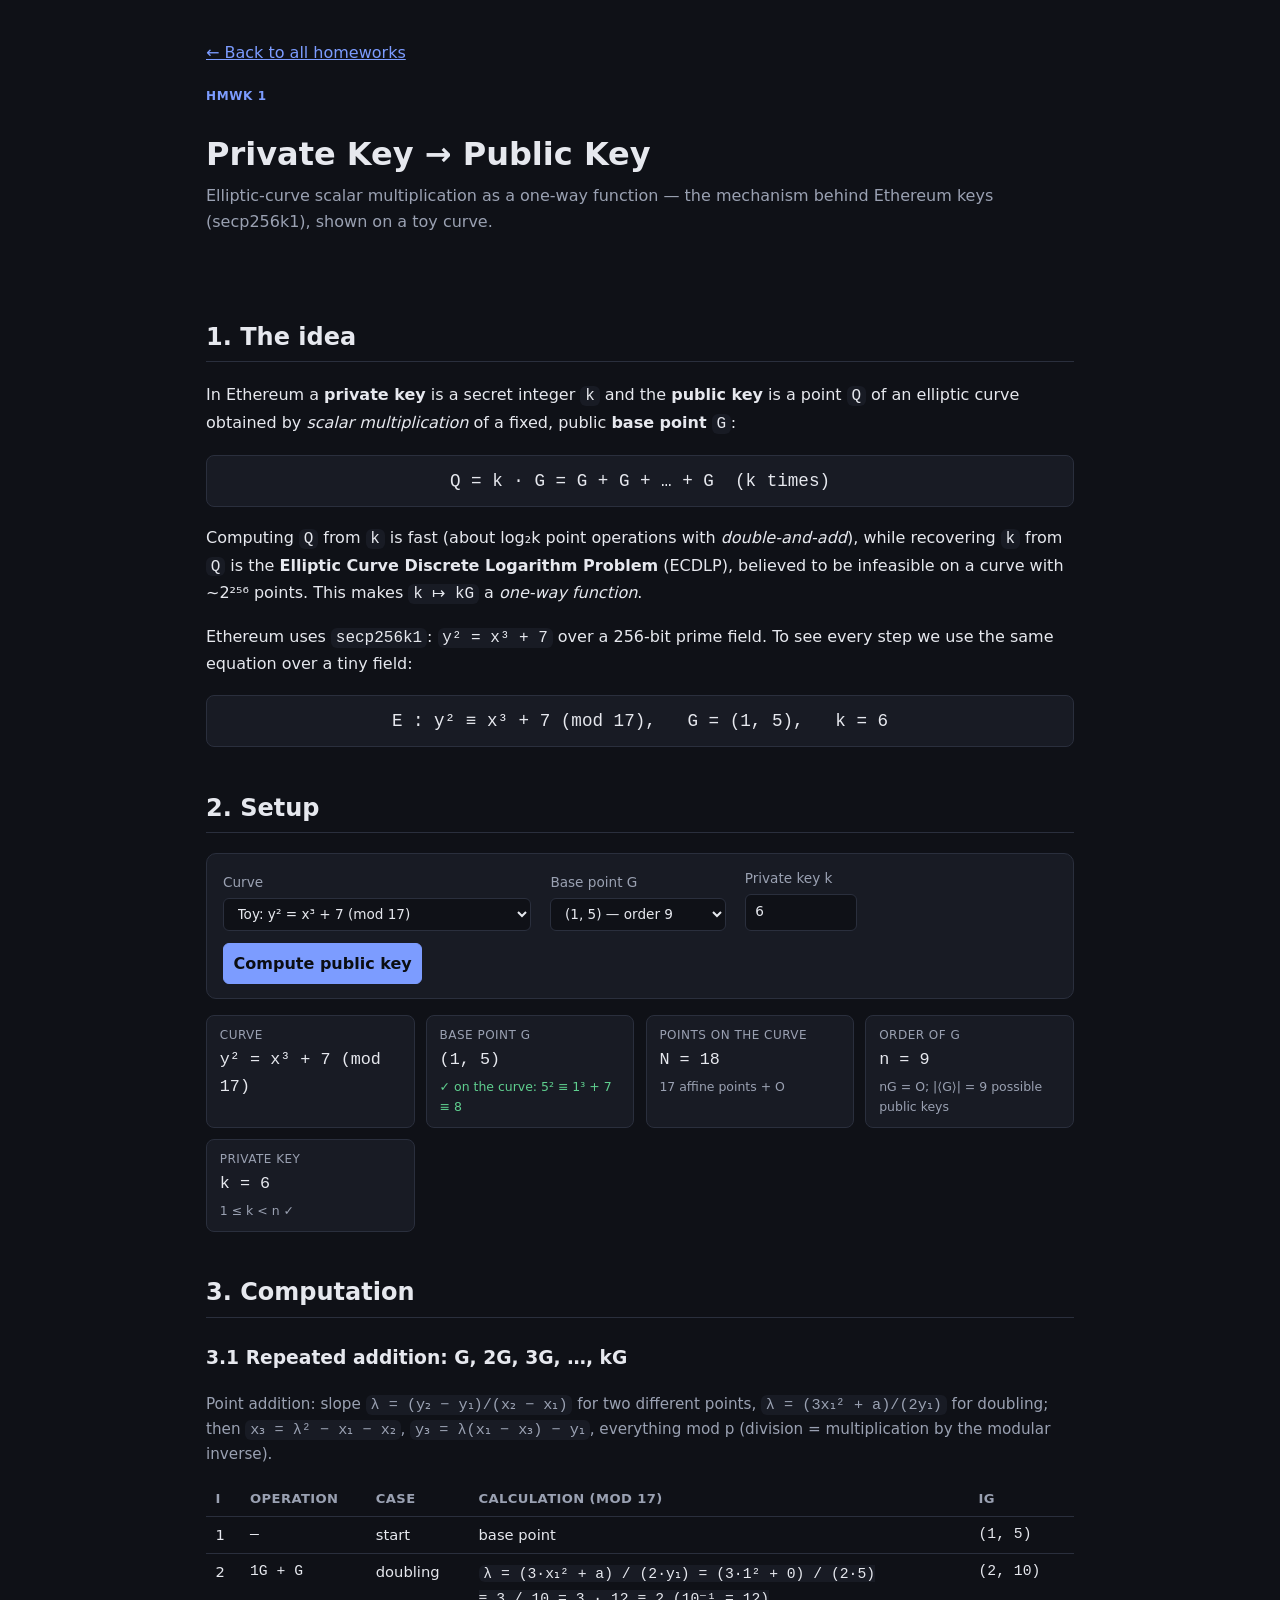
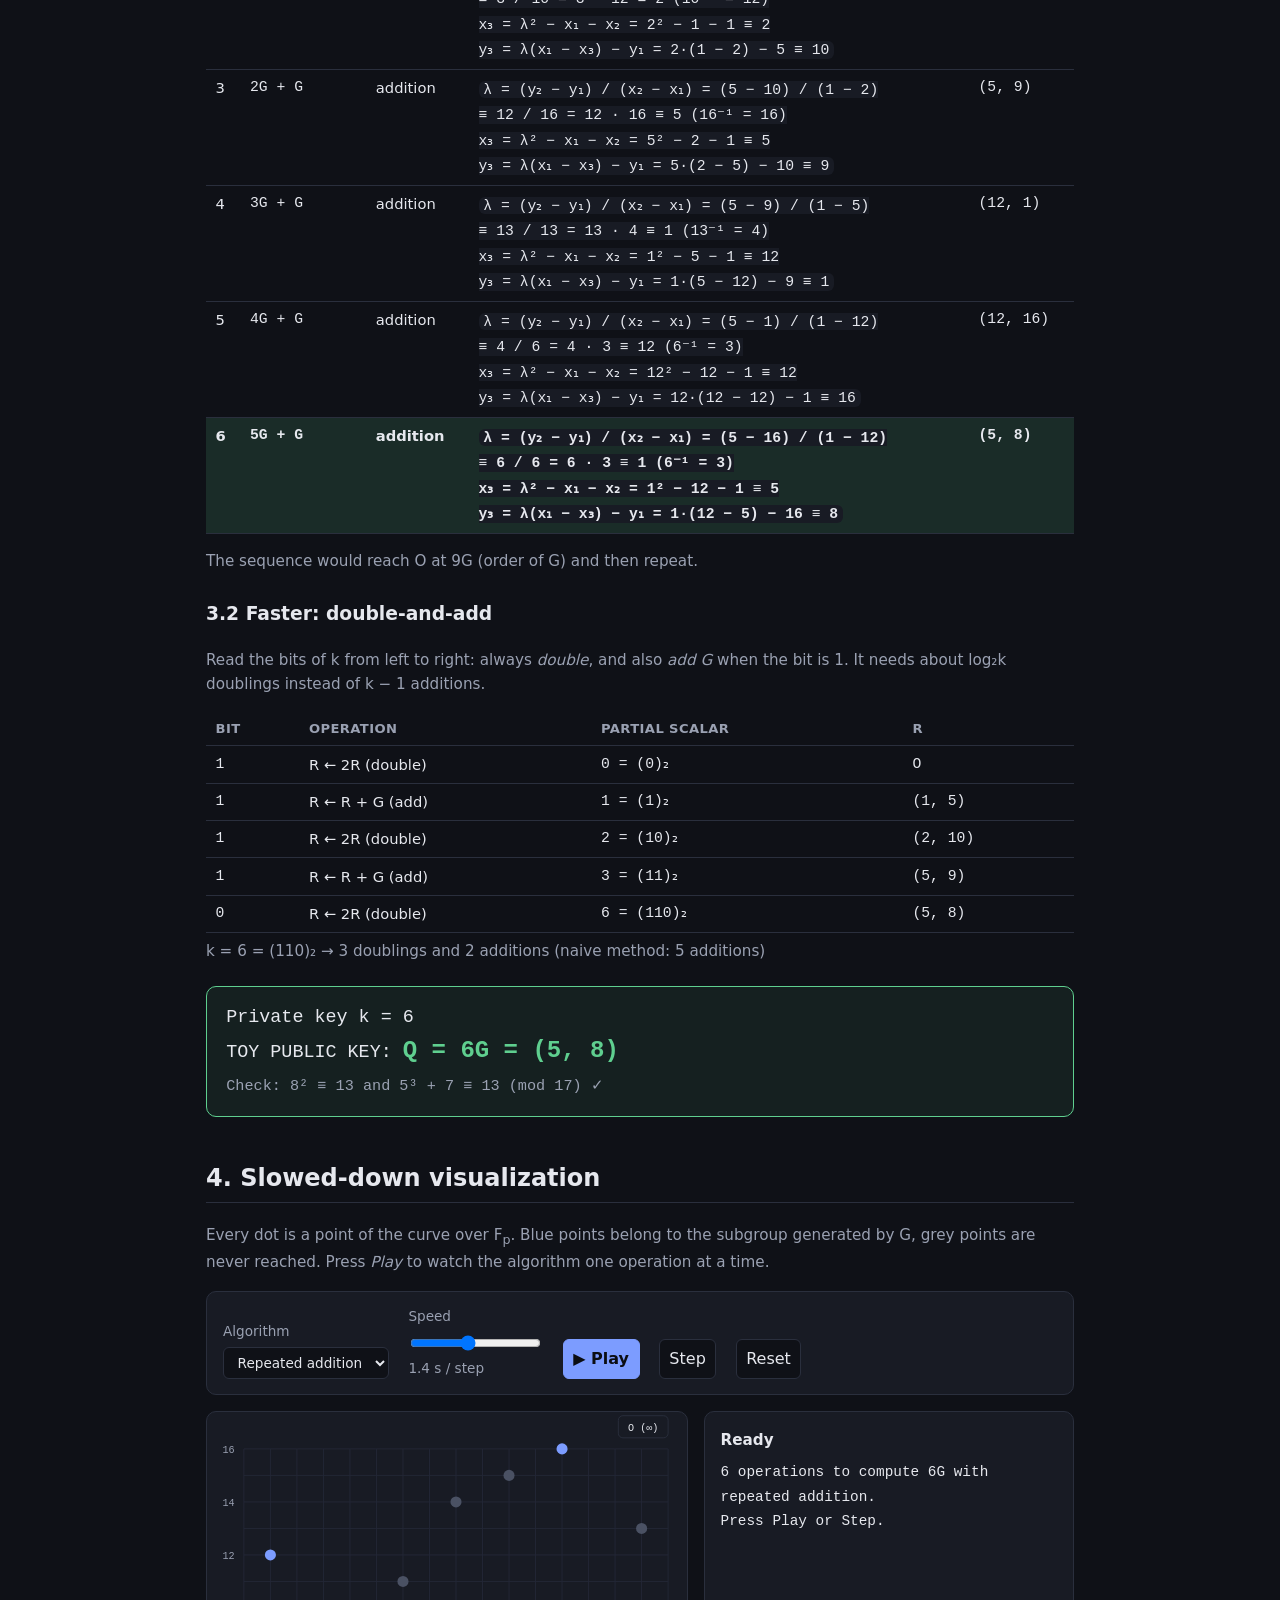
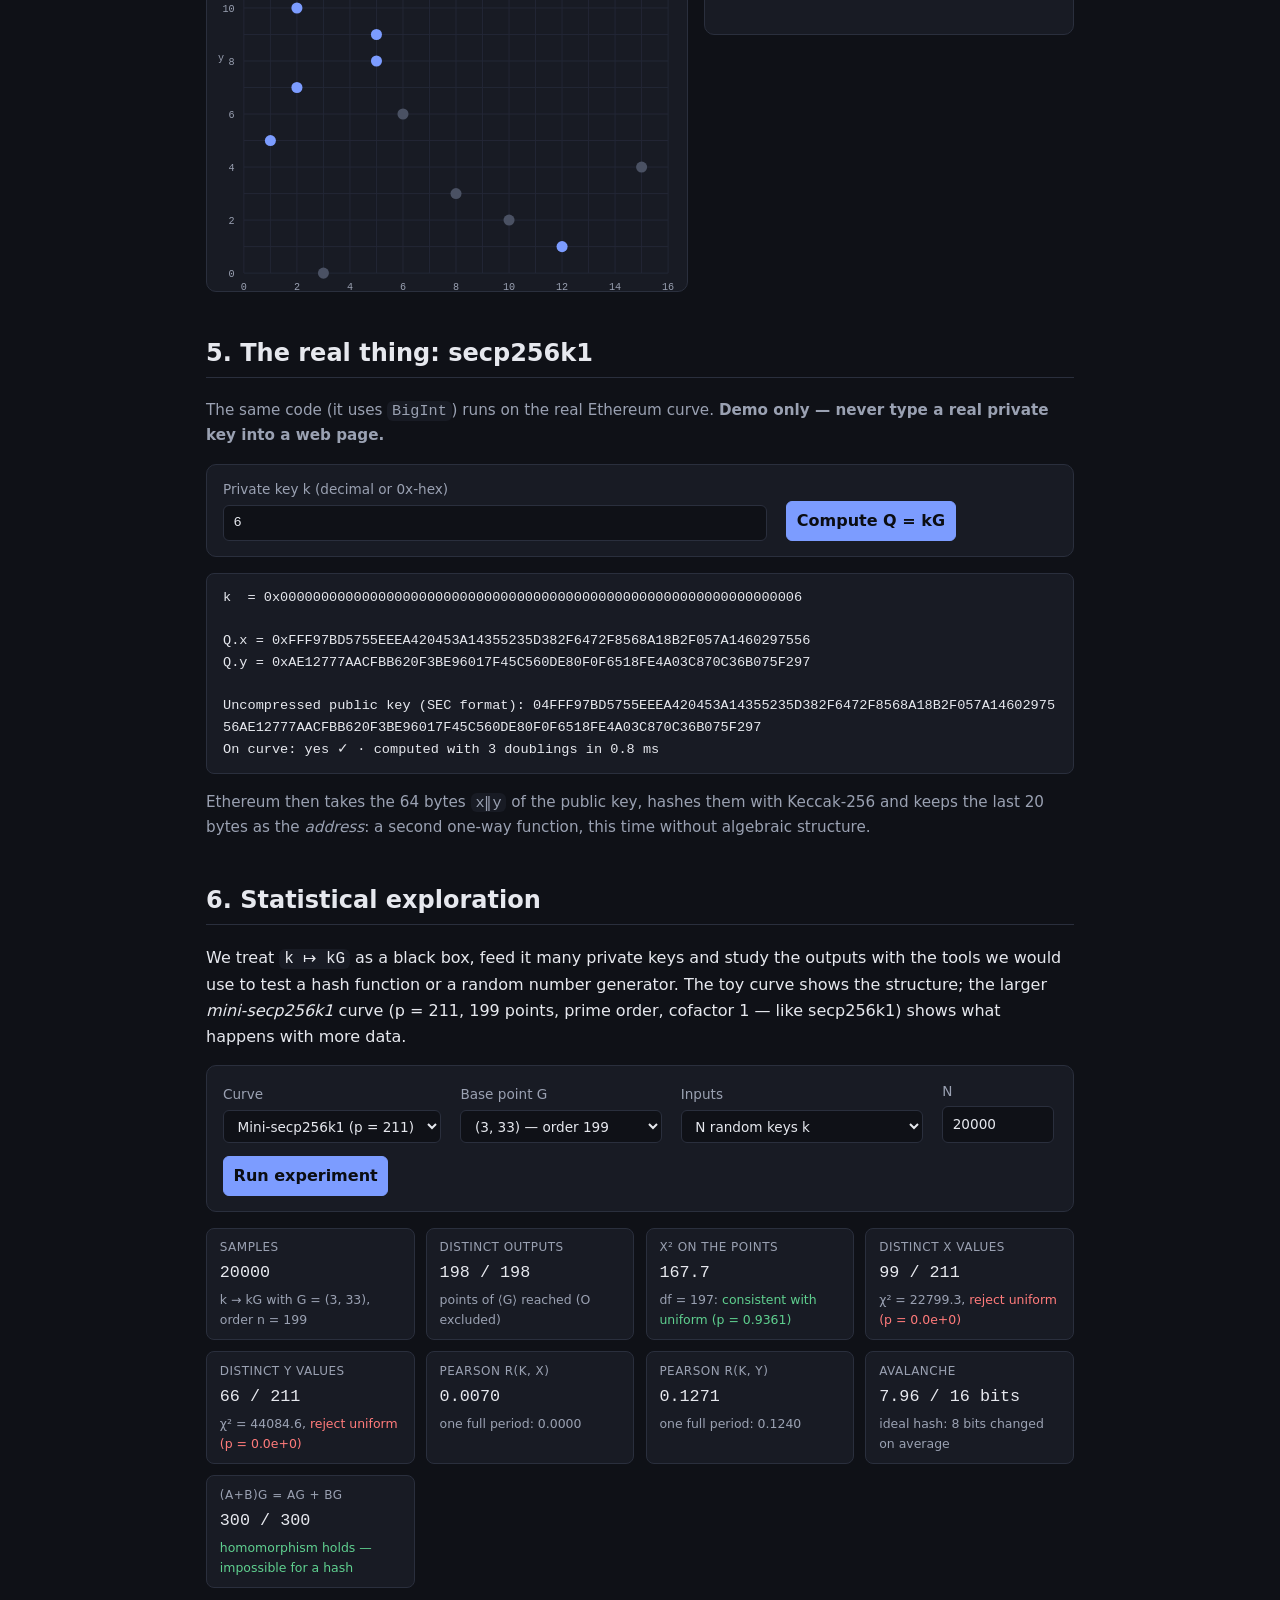
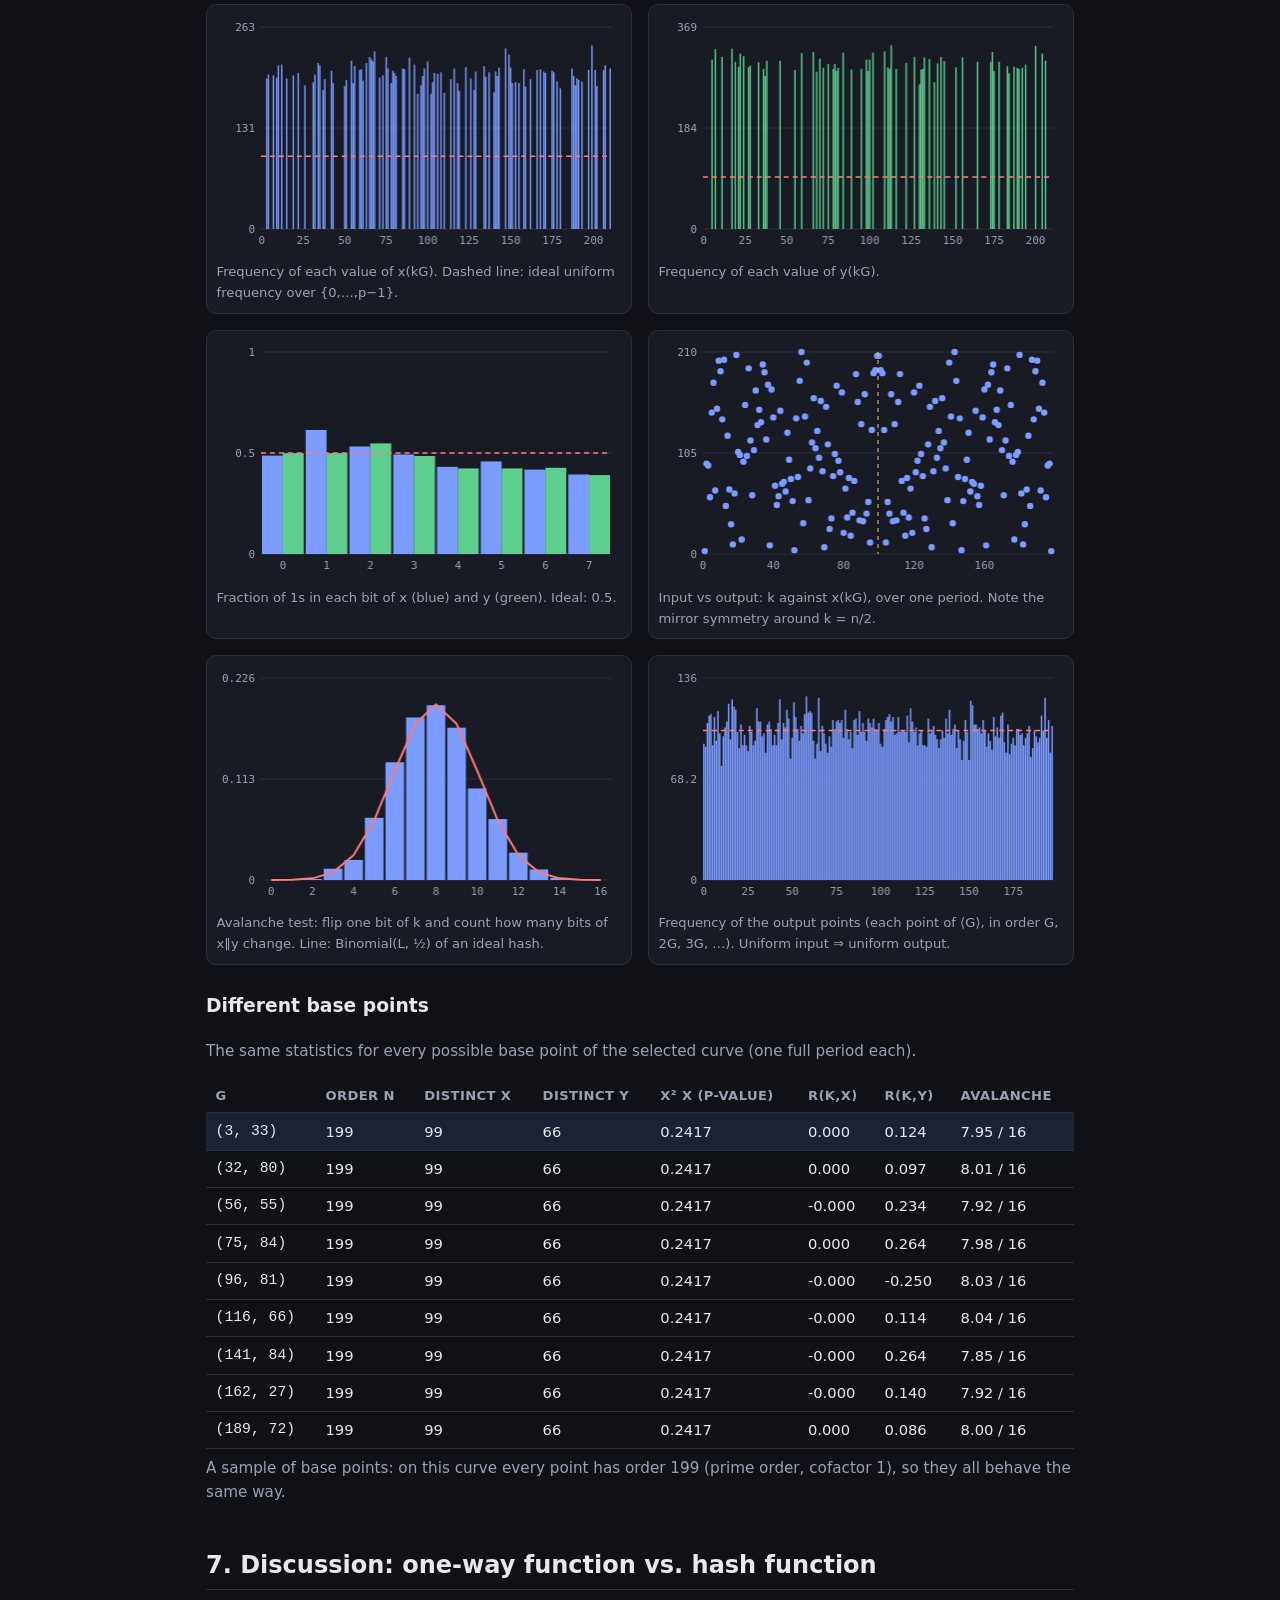
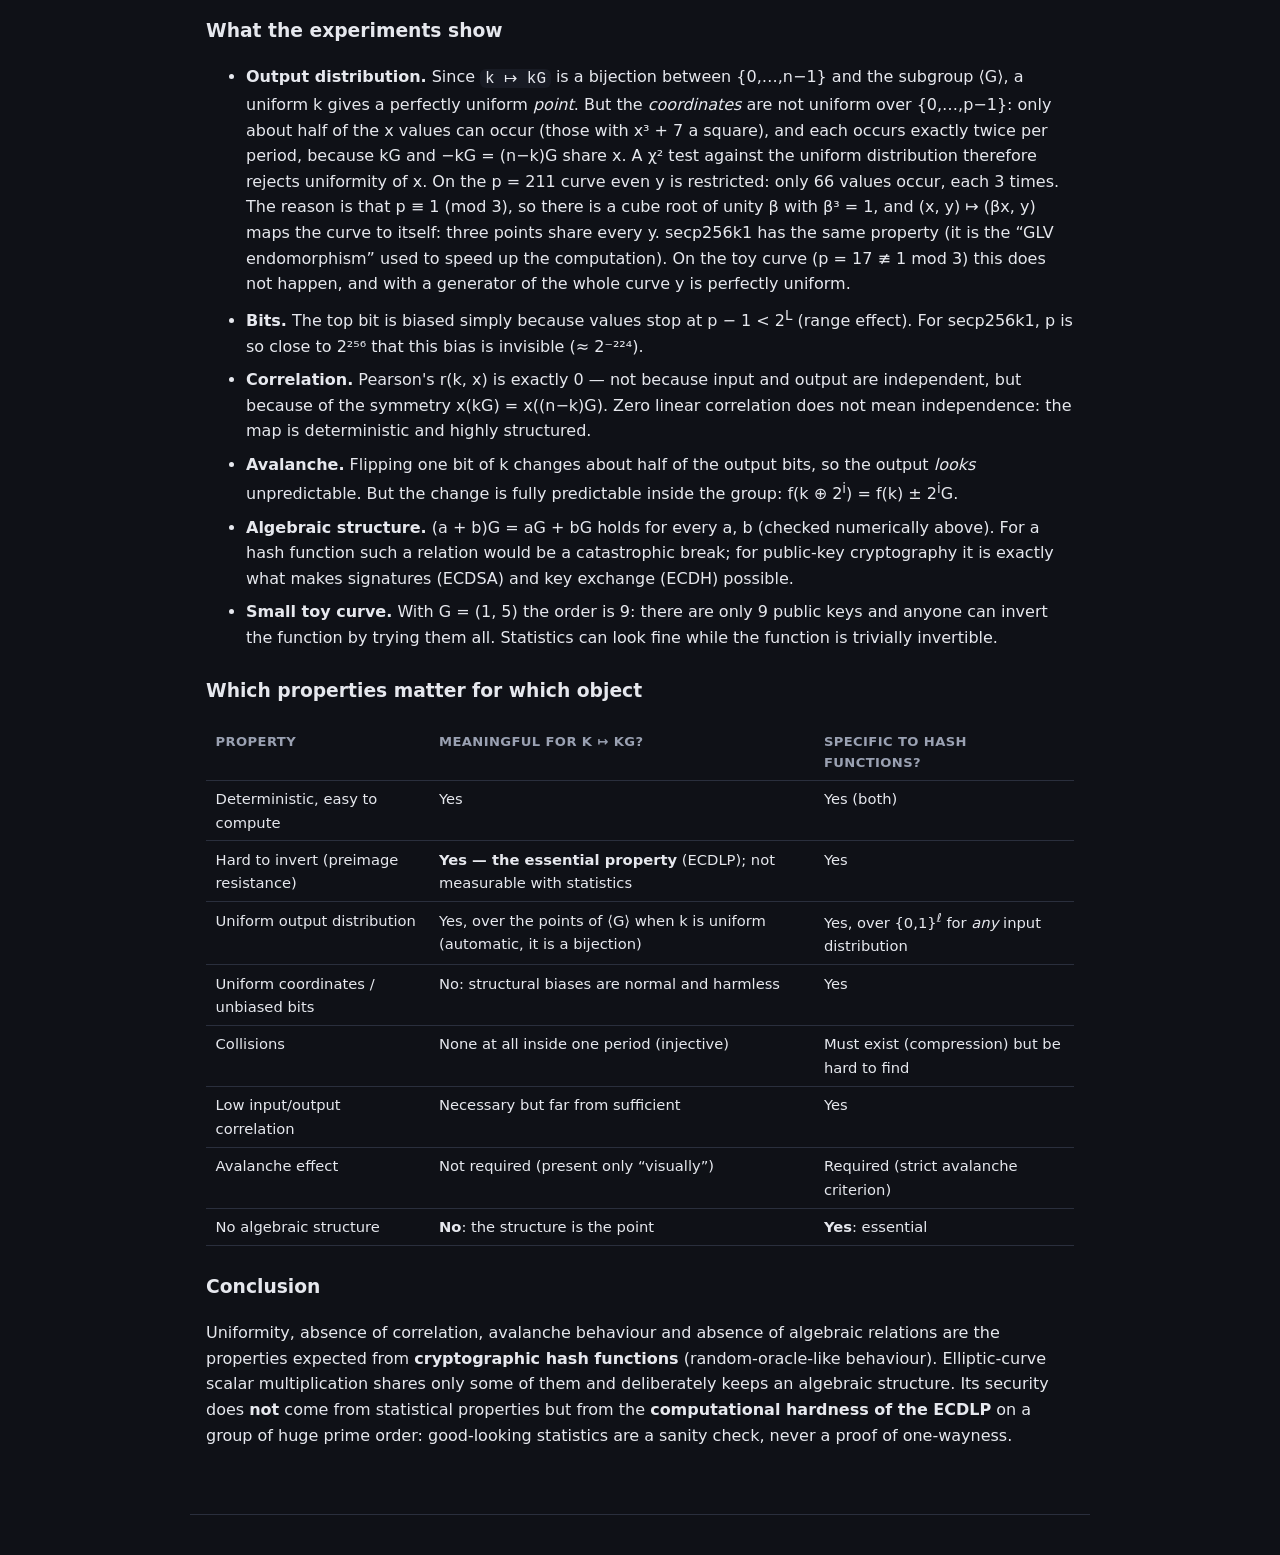
==== hw1/index.html @ 333d7c13 "primo homework" ====
<!DOCTYPE html>
<html lang="en">
<head>
  <meta charset="UTF-8">
  <meta name="viewport" content="width=device-width, initial-scale=1.0">
  <title>HMWK 1 — Private Key → Public Key | Statistics Homework</title>
  <link rel="stylesheet" href="../style.css">
  <link rel="stylesheet" href="hw1.css">
</head>
<body>
  <header>
    <p><a href="../index.html">← Back to all homeworks</a></p>
    <span class="tag">HMWK 1</span>
    <h1>Private Key → Public Key</h1>
    <p class="subtitle">Elliptic-curve scalar multiplication as a one-way function — the mechanism behind Ethereum keys (secp256k1), shown on a toy curve.</p>
  </header>

  <main>
    <!-- ================================================================ -->
    <section id="intro">
      <h2>1. The idea</h2>
      <p>
        In Ethereum a <strong>private key</strong> is a secret integer <code>k</code> and the
        <strong>public key</strong> is a point <code>Q</code> of an elliptic curve obtained by
        <em>scalar multiplication</em> of a fixed, public <strong>base point</strong> <code>G</code>:
      </p>
      <p class="formula">Q = k · G = G + G + … + G &nbsp;(k times)</p>
      <p>
        Computing <code>Q</code> from <code>k</code> is fast (about log₂k point operations with
        <em>double-and-add</em>), while recovering <code>k</code> from <code>Q</code> is the
        <strong>Elliptic Curve Discrete Logarithm Problem</strong> (ECDLP), believed to be infeasible
        on a curve with ~2²⁵⁶ points. This makes <code>k ↦ kG</code> a <em>one-way function</em>.
      </p>
      <p>
        Ethereum uses <code>secp256k1</code>: <code>y² = x³ + 7</code> over a 256-bit prime field.
        To see every step we use the same equation over a tiny field:
      </p>
      <p class="formula">E : y² ≡ x³ + 7 (mod 17), &nbsp; G = (1, 5), &nbsp; k = 6</p>
    </section>

    <!-- ================================================================ -->
    <section id="setup">
      <h2>2. Setup</h2>
      <div class="controls">
        <label>Curve
          <select id="curveSel">
            <option value="toy" selected>Toy: y² = x³ + 7 (mod 17)</option>
            <option value="mini">Mini-secp256k1: y² = x³ + 7 (mod 211)</option>
          </select>
        </label>
        <label>Base point G
          <select id="gSel"></select>
        </label>
        <label>Private key k
          <input id="kInput" type="number" min="1" value="6">
        </label>
        <button id="computeBtn" class="primary">Compute public key</button>
      </div>
      <div id="setupInfo" class="info-grid"></div>
    </section>

    <!-- ================================================================ -->
    <section id="compute">
      <h2>3. Computation</h2>

      <h3>3.1 Repeated addition: G, 2G, 3G, …, kG</h3>
      <p class="muted">
        Point addition: slope <code>λ = (y₂ − y₁)/(x₂ − x₁)</code> for two different points,
        <code>λ = (3x₁² + a)/(2y₁)</code> for doubling; then
        <code>x₃ = λ² − x₁ − x₂</code>, <code>y₃ = λ(x₁ − x₃) − y₁</code>, everything mod p
        (division = multiplication by the modular inverse).
      </p>
      <div class="table-wrap"><table id="multTable"></table></div>
      <p id="multNote" class="muted"></p>

      <h3>3.2 Faster: double-and-add</h3>
      <p class="muted">
        Read the bits of k from left to right: always <em>double</em>, and also <em>add G</em> when the bit is 1.
        It needs about log₂k doublings instead of k − 1 additions.
      </p>
      <div class="table-wrap"><table id="daTable"></table></div>

      <div id="result" class="result"></div>
    </section>

    <!-- ================================================================ -->
    <section id="visual">
      <h2>4. Slowed-down visualization</h2>
      <p class="muted">
        Every dot is a point of the curve over F<sub>p</sub>. Blue points belong to the subgroup generated by G,
        grey points are never reached. Press <em>Play</em> to watch the algorithm one operation at a time.
      </p>
      <div class="controls">
        <label>Algorithm
          <select id="algoSel">
            <option value="naive">Repeated addition</option>
            <option value="da">Double-and-add</option>
          </select>
        </label>
        <label>Speed
          <input id="speed" type="range" min="200" max="3000" step="100" value="1400">
          <span id="speedLabel"></span>
        </label>
        <button id="playBtn" class="primary">▶ Play</button>
        <button id="stepBtn">Step</button>
        <button id="resetBtn">Reset</button>
      </div>
      <div class="viz">
        <svg id="grid" viewBox="0 0 520 520" role="img" aria-label="Points of the curve and steps of the algorithm"></svg>
        <div id="stepPanel" class="step-panel"></div>
      </div>
    </section>

    <!-- ================================================================ -->
    <section id="real">
      <h2>5. The real thing: secp256k1</h2>
      <p class="muted">
        The same code (it uses <code>BigInt</code>) runs on the real Ethereum curve.
        <strong>Demo only — never type a real private key into a web page.</strong>
      </p>
      <div class="controls">
        <label>Private key k (decimal or 0x-hex)
          <input id="realK" type="text" value="6" spellcheck="false">
        </label>
        <button id="realBtn" class="primary">Compute Q = kG</button>
      </div>
      <div id="realOut" class="mono-out"></div>
      <p class="muted">
        Ethereum then takes the 64 bytes <code>x‖y</code> of the public key, hashes them with Keccak-256 and keeps the
        last 20 bytes as the <em>address</em>: a second one-way function, this time without algebraic structure.
      </p>
    </section>

    <!-- ================================================================ -->
    <section id="stats">
      <h2>6. Statistical exploration</h2>
      <p>
        We treat <code>k ↦ kG</code> as a black box, feed it many private keys and study the outputs with the tools
        we would use to test a hash function or a random number generator. The toy curve shows the structure; the
        larger <em>mini-secp256k1</em> curve (p = 211, 199 points, prime order, cofactor 1 — like secp256k1) shows
        what happens with more data.
      </p>
      <div class="controls">
        <label>Curve
          <select id="sCurve">
            <option value="toy">Toy (p = 17)</option>
            <option value="mini" selected>Mini-secp256k1 (p = 211)</option>
          </select>
        </label>
        <label>Base point G
          <select id="sG"></select>
        </label>
        <label>Inputs
          <select id="sMode">
            <option value="random">N random keys k</option>
            <option value="period">k = 1 … n−1 (one full period)</option>
          </select>
        </label>
        <label>N
          <input id="sN" type="number" min="10" max="200000" value="20000">
        </label>
        <button id="statsBtn" class="primary">Run experiment</button>
      </div>

      <div id="metrics" class="info-grid"></div>

      <div class="charts">
        <figure>
          <canvas id="cX"></canvas>
          <figcaption>Frequency of each value of x(kG). Dashed line: ideal uniform frequency over {0,…,p−1}.</figcaption>
        </figure>
        <figure>
          <canvas id="cY"></canvas>
          <figcaption>Frequency of each value of y(kG).</figcaption>
        </figure>
        <figure>
          <canvas id="cBits"></canvas>
          <figcaption>Fraction of 1s in each bit of x (blue) and y (green). Ideal: 0.5.</figcaption>
        </figure>
        <figure>
          <canvas id="cScatter"></canvas>
          <figcaption>Input vs output: k against x(kG), over one period. Note the mirror symmetry around k = n/2.</figcaption>
        </figure>
        <figure>
          <canvas id="cAval"></canvas>
          <figcaption>Avalanche test: flip one bit of k and count how many bits of x‖y change. Line: Binomial(L, ½) of an ideal hash.</figcaption>
        </figure>
        <figure>
          <canvas id="cCount"></canvas>
          <figcaption>Frequency of the output points (each point of ⟨G⟩, in order G, 2G, 3G, …). Uniform input ⇒ uniform output.</figcaption>
        </figure>
      </div>

      <h3>Different base points</h3>
      <p class="muted">The same statistics for every possible base point of the selected curve (one full period each).</p>
      <div class="table-wrap"><table id="bpTable"></table></div>
    </section>

    <!-- ================================================================ -->
    <section id="discussion">
      <h2>7. Discussion: one-way function vs. hash function</h2>

      <h3>What the experiments show</h3>
      <ul>
        <li><strong>Output distribution.</strong> Since <code>k ↦ kG</code> is a bijection between
          {0,…,n−1} and the subgroup ⟨G⟩, a uniform k gives a perfectly uniform <em>point</em>. But the
          <em>coordinates</em> are not uniform over {0,…,p−1}: only about half of the x values can occur (those with
          x³ + 7 a square), and each occurs exactly twice per period, because kG and −kG = (n−k)G share x.
          A χ² test against the uniform distribution therefore rejects uniformity of x.
          On the p = 211 curve even y is restricted: only 66 values occur, each 3 times. The reason is that
          p ≡ 1 (mod 3), so there is a cube root of unity β with β³ = 1, and (x, y) ↦ (βx, y) maps the curve to itself:
          three points share every y. secp256k1 has the same property (it is the “GLV endomorphism” used to speed up
          the computation). On the toy curve (p = 17 ≢ 1 mod 3) this does not happen, and with a generator of the
          whole curve y is perfectly uniform.</li>
        <li><strong>Bits.</strong> The top bit is biased simply because values stop at p − 1 &lt; 2<sup>L</sup>
          (range effect). For secp256k1, p is so close to 2²⁵⁶ that this bias is invisible (≈ 2⁻²²⁴).</li>
        <li><strong>Correlation.</strong> Pearson's r(k, x) is exactly 0 — not because input and output are
          independent, but because of the symmetry x(kG) = x((n−k)G). Zero linear correlation does not mean
          independence: the map is deterministic and highly structured.</li>
        <li><strong>Avalanche.</strong> Flipping one bit of k changes about half of the output bits, so the output
          <em>looks</em> unpredictable. But the change is fully predictable inside the group:
          f(k ⊕ 2<sup>i</sup>) = f(k) ± 2<sup>i</sup>G.</li>
        <li><strong>Algebraic structure.</strong> (a + b)G = aG + bG holds for every a, b (checked numerically above).
          For a hash function such a relation would be a catastrophic break; for public-key cryptography it is
          exactly what makes signatures (ECDSA) and key exchange (ECDH) possible.</li>
        <li><strong>Small toy curve.</strong> With G = (1, 5) the order is 9: there are only 9 public keys and
          anyone can invert the function by trying them all. Statistics can look fine while the function is trivially
          invertible.</li>
      </ul>

      <h3>Which properties matter for which object</h3>
      <div class="table-wrap">
        <table>
          <thead>
            <tr><th>Property</th><th>Meaningful for k ↦ kG?</th><th>Specific to hash functions?</th></tr>
          </thead>
          <tbody>
            <tr><td>Deterministic, easy to compute</td><td>Yes</td><td>Yes (both)</td></tr>
            <tr><td>Hard to invert (preimage resistance)</td><td><strong>Yes — the essential property</strong> (ECDLP); not measurable with statistics</td><td>Yes</td></tr>
            <tr><td>Uniform output distribution</td><td>Yes, over the points of ⟨G⟩ when k is uniform (automatic, it is a bijection)</td><td>Yes, over {0,1}<sup>ℓ</sup> for <em>any</em> input distribution</td></tr>
            <tr><td>Uniform coordinates / unbiased bits</td><td>No: structural biases are normal and harmless</td><td>Yes</td></tr>
            <tr><td>Collisions</td><td>None at all inside one period (injective)</td><td>Must exist (compression) but be hard to find</td></tr>
            <tr><td>Low input/output correlation</td><td>Necessary but far from sufficient</td><td>Yes</td></tr>
            <tr><td>Avalanche effect</td><td>Not required (present only “visually”)</td><td>Required (strict avalanche criterion)</td></tr>
            <tr><td>No algebraic structure</td><td><strong>No</strong>: the structure is the point</td><td><strong>Yes</strong>: essential</td></tr>
          </tbody>
        </table>
      </div>

      <h3>Conclusion</h3>
      <p>
        Uniformity, absence of correlation, avalanche behaviour and absence of algebraic relations are the
        properties expected from <strong>cryptographic hash functions</strong> (random-oracle-like behaviour).
        Elliptic-curve scalar multiplication shares only some of them and deliberately keeps an algebraic structure.
        Its security does <strong>not</strong> come from statistical properties but from the
        <strong>computational hardness of the ECDLP</strong> on a group of huge prime order: good-looking statistics are
        a sanity check, never a proof of one-wayness.
      </p>
    </section>
  </main>

  <footer>
    <p>Statistics Homework · HMWK 1 · <a href="../index.html">All homeworks</a></p>
  </footer>

  <script src="ec.js"></script>
  <script src="app.js"></script>
</body>
</html>
---- style.css ----
:root {
  --bg: #0f1117;
  --panel: #181b24;
  --text: #e6e8ee;
  --muted: #9aa1b2;
  --accent: #7c9cff;
  --border: #2a2f3d;
}

* { box-sizing: border-box; }

body {
  margin: 0;
  font-family: system-ui, -apple-system, "Segoe UI", Roboto, sans-serif;
  background: var(--bg);
  color: var(--text);
  line-height: 1.6;
}

header, main, footer {
  max-width: 900px;
  margin: 0 auto;
  padding: 1.5rem 1rem;
}

header h1 { margin-bottom: 0.2rem; }
.subtitle { color: var(--muted); margin-top: 0; }

a { color: var(--accent); }

.cards { list-style: none; padding: 0; display: grid; gap: 1rem; }

.card a {
  display: block;
  padding: 1.2rem;
  background: var(--panel);
  border: 1px solid var(--border);
  border-radius: 10px;
  color: var(--text);
  text-decoration: none;
  transition: border-color 0.2s;
}
.card a:hover { border-color: var(--accent); }
.card h3 { margin: 0.4rem 0; }
.card p { margin: 0; color: var(--muted); }

.tag {
  font-size: 0.75rem;
  font-weight: 600;
  color: var(--accent);
  letter-spacing: 0.05em;
}

code, pre {
  font-family: ui-monospace, Consolas, monospace;
  background: var(--panel);
  border-radius: 6px;
}
pre { padding: 1rem; overflow-x: auto; }

footer { color: var(--muted); font-size: 0.9rem; border-top: 1px solid var(--border); }
---- hw1/hw1.css ----
/* Styles specific to Homework 1 (on top of ../style.css) */

:root {
  --green: #5fcf8f;
  --red: #ff7b7b;
  --grey-pt: #4a5163;
  --gold: #f2c45a;
}

main section { margin-bottom: 2.6rem; }
h2 { border-bottom: 1px solid var(--border); padding-bottom: 0.3rem; }
h3 { margin-top: 1.6rem; }
.muted { color: var(--muted); font-size: 0.95rem; }
code { padding: 0.05rem 0.3rem; }

.formula {
  text-align: center;
  font-family: ui-monospace, Consolas, monospace;
  font-size: 1.1rem;
  background: var(--panel);
  border: 1px solid var(--border);
  border-radius: 8px;
  padding: 0.7rem;
}

/* ---------- controls ---------- */
.controls {
  display: flex; flex-wrap: wrap; gap: 0.8rem 1.2rem; align-items: flex-end;
  background: var(--panel); border: 1px solid var(--border); border-radius: 10px;
  padding: 0.9rem 1rem; margin: 1rem 0;
}
.controls label { display: flex; flex-direction: column; gap: 0.25rem; font-size: 0.85rem; color: var(--muted); }
select, input, button {
  font: inherit; color: var(--text); background: var(--bg);
  border: 1px solid var(--border); border-radius: 6px; padding: 0.4rem 0.6rem;
}
input[type="number"] { width: 7rem; }
input[type="text"] { width: min(34rem, 80vw); font-family: ui-monospace, Consolas, monospace; }
input[type="range"] { padding: 0; }
button { cursor: pointer; transition: border-color 0.15s, background 0.15s; }
button:hover { border-color: var(--accent); }
button.primary { background: var(--accent); color: #0b0d12; border-color: var(--accent); font-weight: 600; }
button.primary:hover { filter: brightness(1.1); }

/* ---------- info cards ---------- */
.info-grid { display: grid; grid-template-columns: repeat(auto-fit, minmax(170px, 1fr)); gap: 0.7rem; margin: 1rem 0; }
.card {
  background: var(--panel); border: 1px solid var(--border); border-radius: 8px; padding: 0.6rem 0.8rem;
}
.card .label { font-size: 0.75rem; color: var(--muted); text-transform: uppercase; letter-spacing: 0.04em; }
.card .value { font-family: ui-monospace, Consolas, monospace; font-size: 1.05rem; margin-top: 0.15rem; word-break: break-word; }
.card .hint { font-size: 0.78rem; color: var(--muted); margin-top: 0.2rem; }
.ok { color: var(--green); }
.bad { color: var(--red); }

/* ---------- tables ---------- */
.table-wrap { overflow-x: auto; margin: 0.6rem 0; }
table { border-collapse: collapse; width: 100%; font-size: 0.92rem; }
th, td { border-bottom: 1px solid var(--border); padding: 0.4rem 0.6rem; text-align: left; vertical-align: top; }
th { color: var(--muted); font-weight: 600; font-size: 0.82rem; text-transform: uppercase; letter-spacing: 0.03em; }
td.mono, td code { font-family: ui-monospace, Consolas, monospace; }
tr.highlight td { background: rgba(124, 156, 255, 0.12); }
tr.final td { background: rgba(95, 207, 143, 0.14); font-weight: 600; }

/* ---------- result ---------- */
.result {
  margin-top: 1.4rem; padding: 1rem 1.2rem; border-radius: 10px;
  border: 1px solid var(--green); background: rgba(95, 207, 143, 0.08);
  font-family: ui-monospace, Consolas, monospace; font-size: 1.15rem;
}
.result .big { font-size: 1.5rem; color: var(--green); font-weight: 700; }

/* ---------- visualization ---------- */
.viz { display: grid; grid-template-columns: minmax(0, 1.3fr) minmax(0, 1fr); gap: 1rem; align-items: start; }
@media (max-width: 760px) { .viz { grid-template-columns: 1fr; } }
#grid { width: 100%; height: auto; background: var(--panel); border: 1px solid var(--border); border-radius: 10px; }
#grid .gridline { stroke: #232837; stroke-width: 1; }
#grid .axis-label { fill: var(--muted); font-size: 11px; font-family: ui-monospace, monospace; }
#grid .pt { fill: var(--grey-pt); }
#grid .pt.sub { fill: var(--accent); }
#grid .pt.visited { fill: var(--green); }
#grid .pt.current { fill: var(--gold); }
#grid .pt-label { fill: var(--text); font-size: 11px; font-family: ui-monospace, monospace; pointer-events: none; }
#grid .arrow { stroke: var(--red); stroke-width: 2; fill: none; transition: stroke-dashoffset 0.6s ease; }
#grid .ring { fill: none; stroke: var(--gold); stroke-width: 2.5; }
#grid .ring.op { stroke: var(--red); }
.step-panel {
  background: var(--panel); border: 1px solid var(--border); border-radius: 10px; padding: 1rem;
  font-size: 0.95rem; min-height: 14rem;
}
.step-panel .step-title { font-weight: 700; margin-bottom: 0.5rem; }
.step-panel .calc { font-family: ui-monospace, Consolas, monospace; font-size: 0.9rem; white-space: pre-wrap; line-height: 1.7; }
.step-panel .progress { color: var(--muted); font-size: 0.8rem; margin-top: 0.8rem; }

/* ---------- real curve ---------- */
.mono-out {
  font-family: ui-monospace, Consolas, monospace; font-size: 0.85rem; word-break: break-all;
  background: var(--panel); border: 1px solid var(--border); border-radius: 8px; padding: 0.8rem 1rem;
  white-space: pre-wrap; min-height: 2rem;
}

/* ---------- charts ---------- */
.charts { display: grid; grid-template-columns: repeat(auto-fit, minmax(380px, 1fr)); gap: 1rem; }
@media (max-width: 460px) { .charts { grid-template-columns: 1fr; } }
.charts figure {
  margin: 0; background: var(--panel); border: 1px solid var(--border); border-radius: 10px; padding: 0.6rem;
}
.charts canvas { width: 100%; height: 240px; display: block; }
.charts figcaption { color: var(--muted); font-size: 0.82rem; margin-top: 0.4rem; }

ul li { margin-bottom: 0.5rem; }
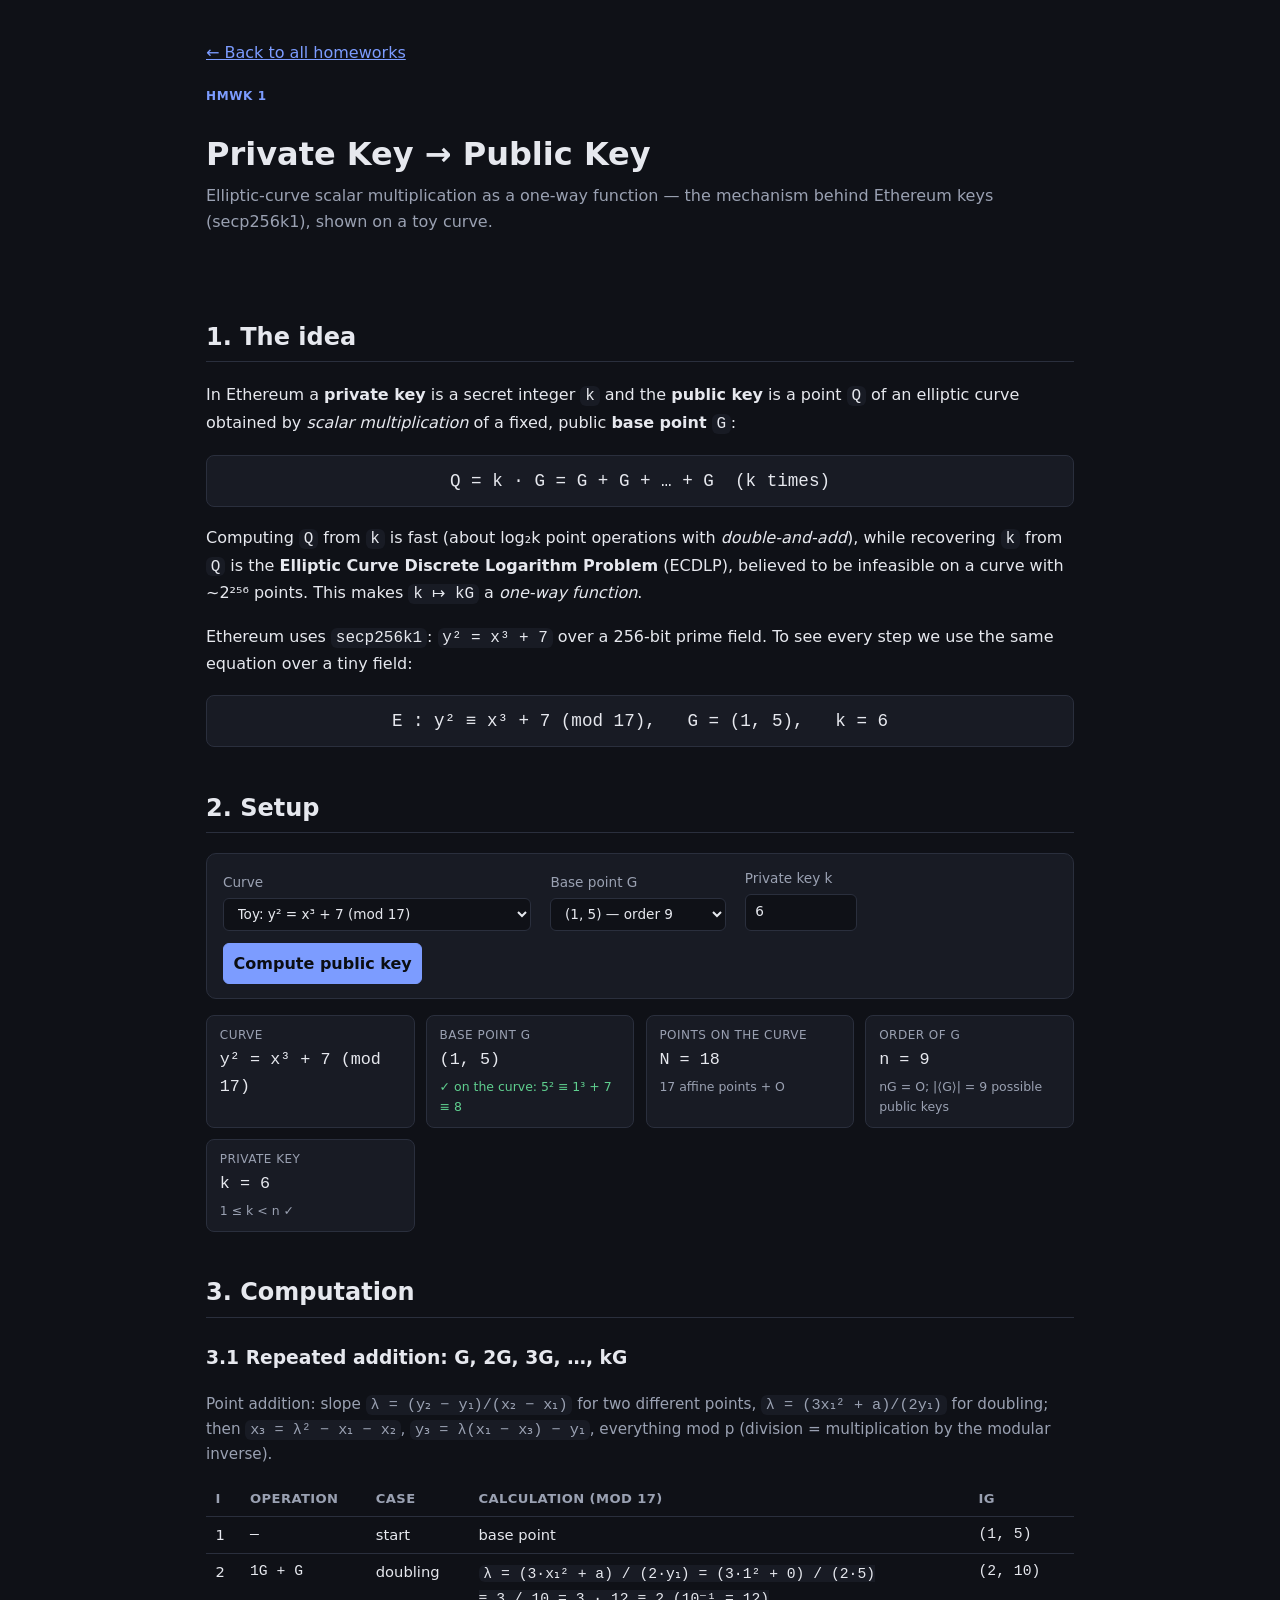
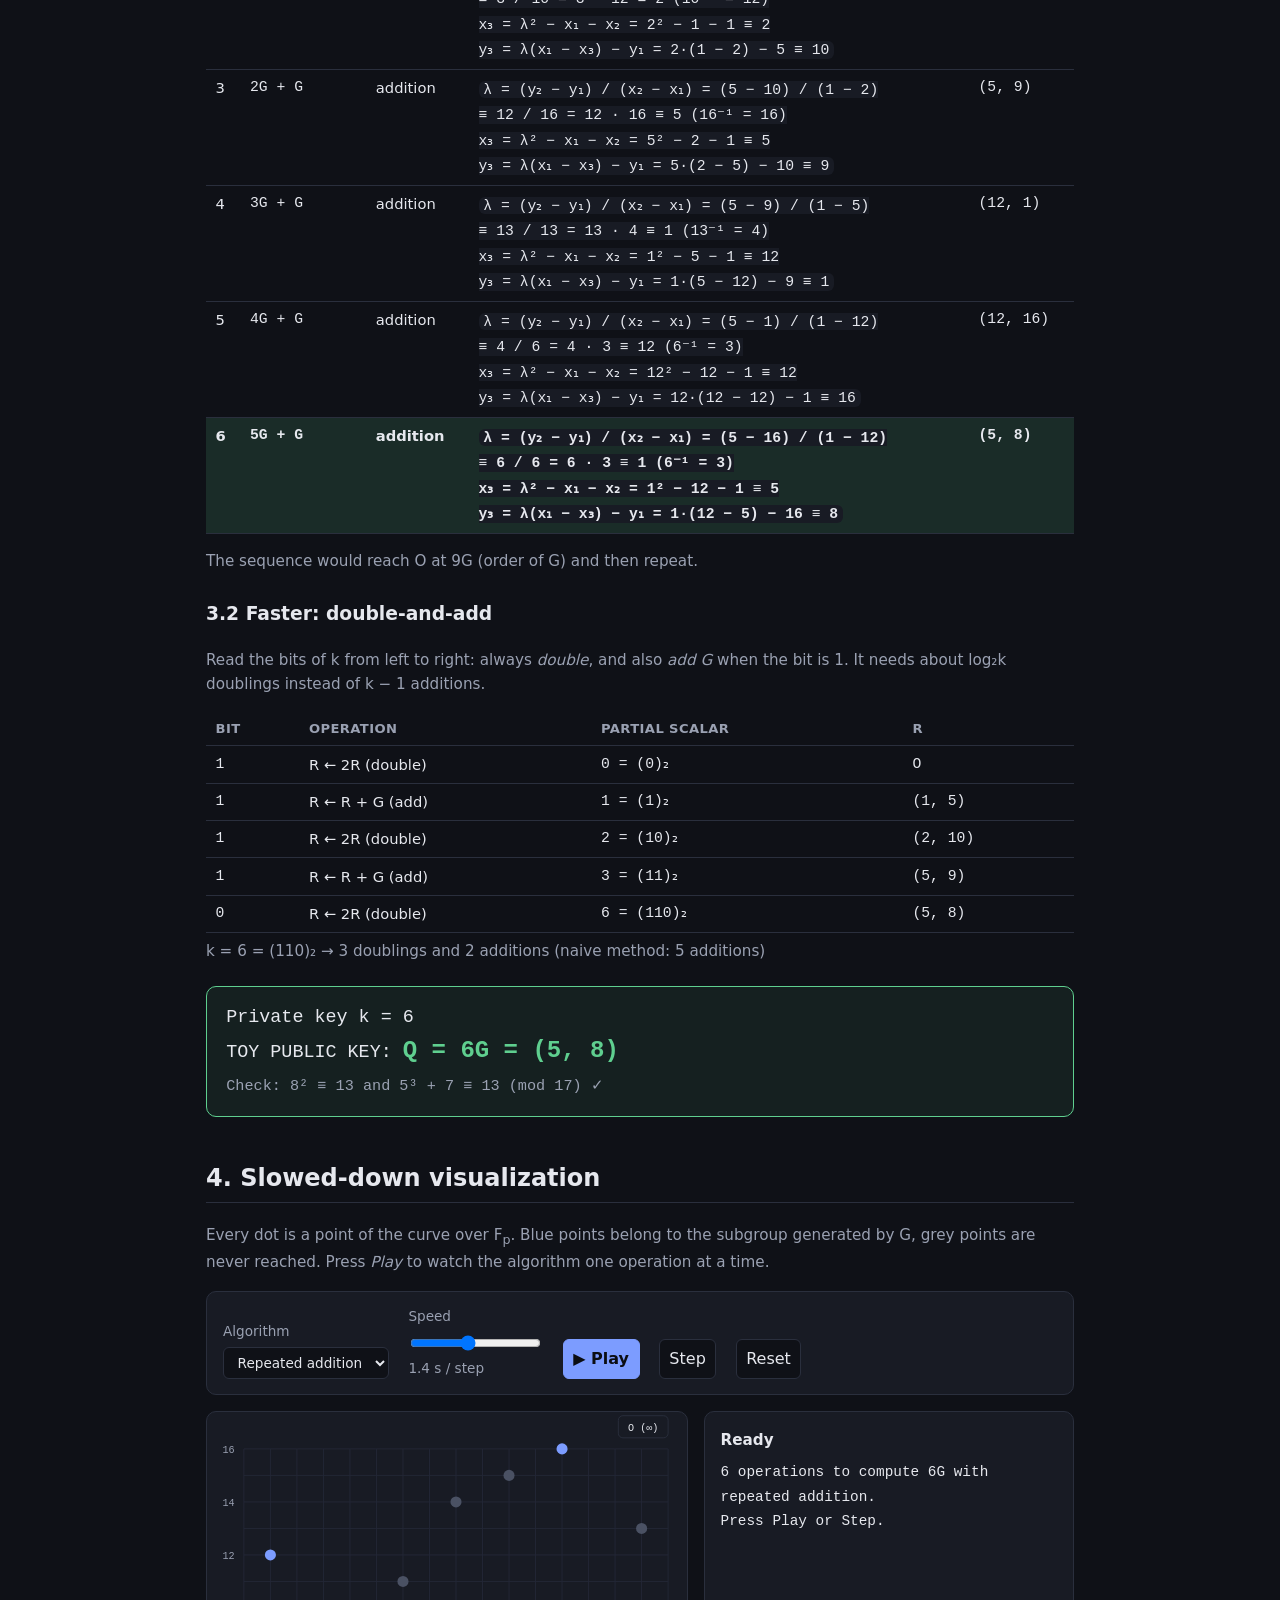
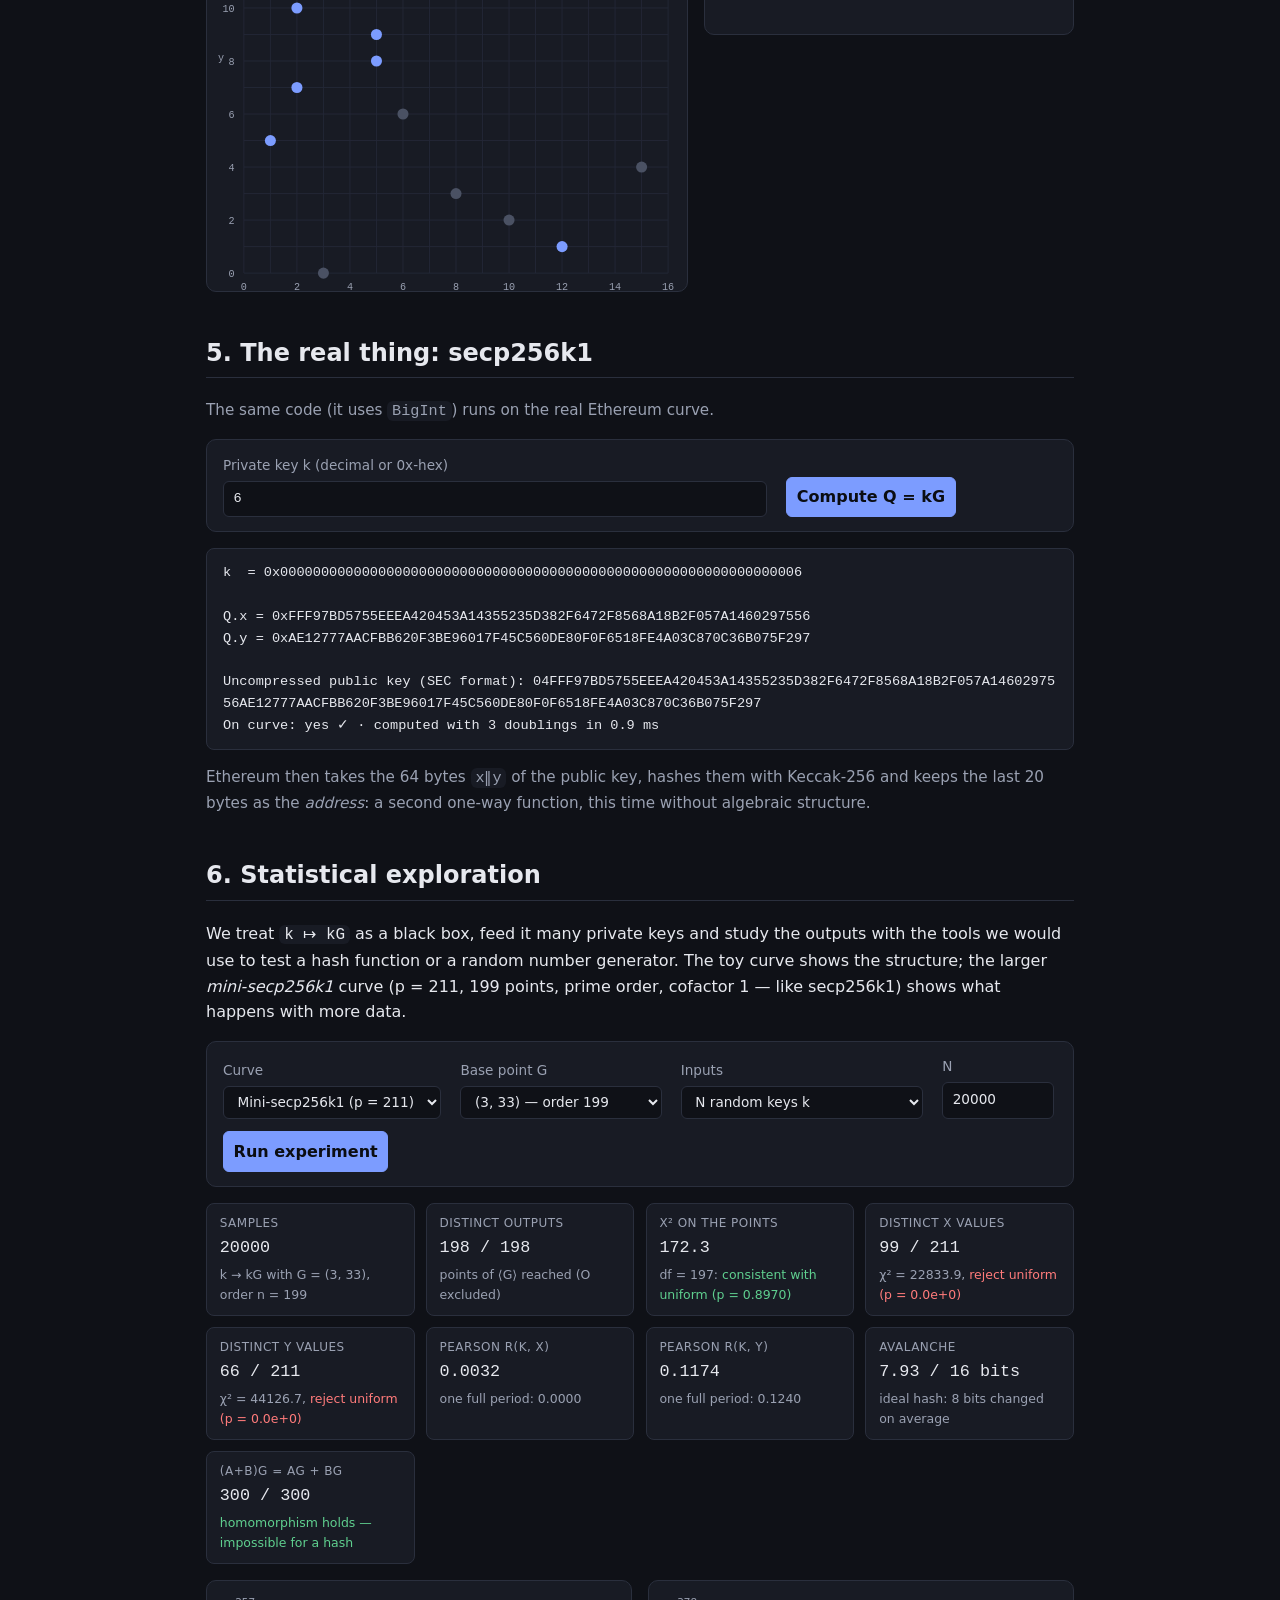
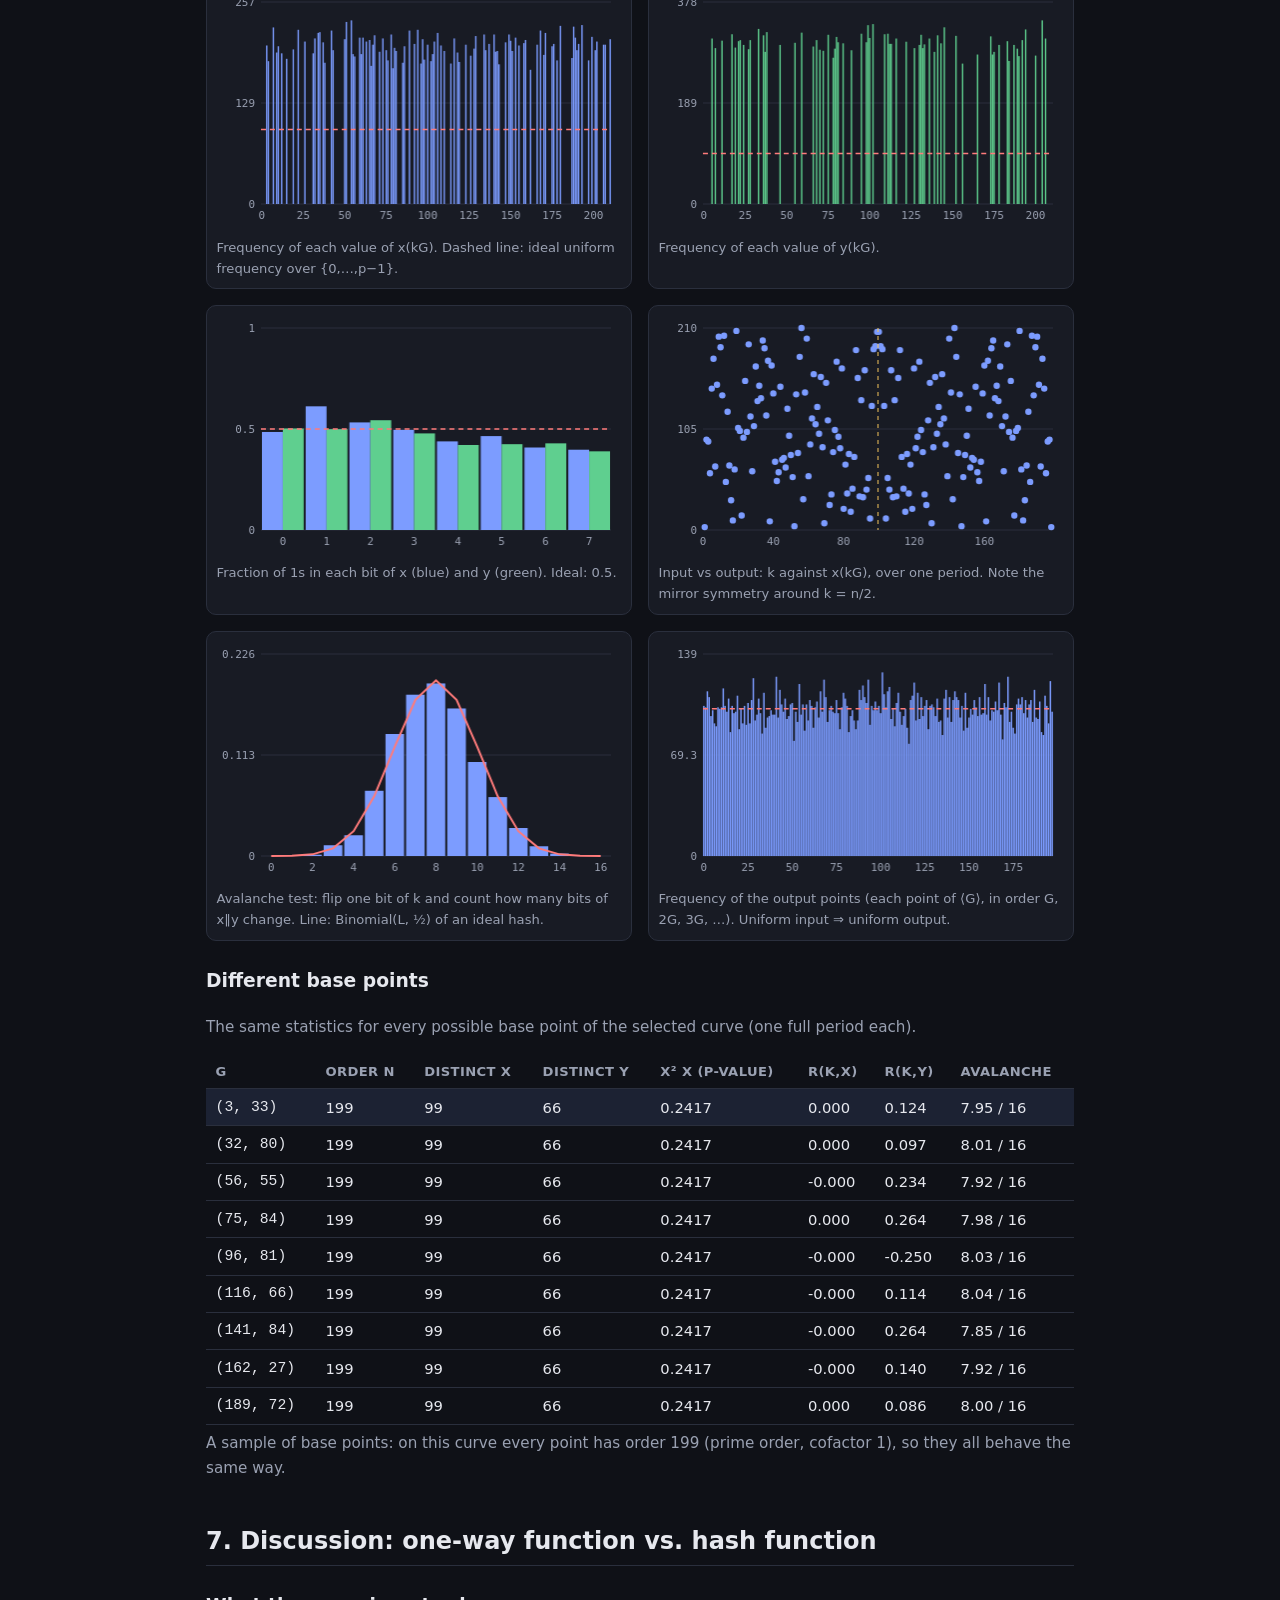
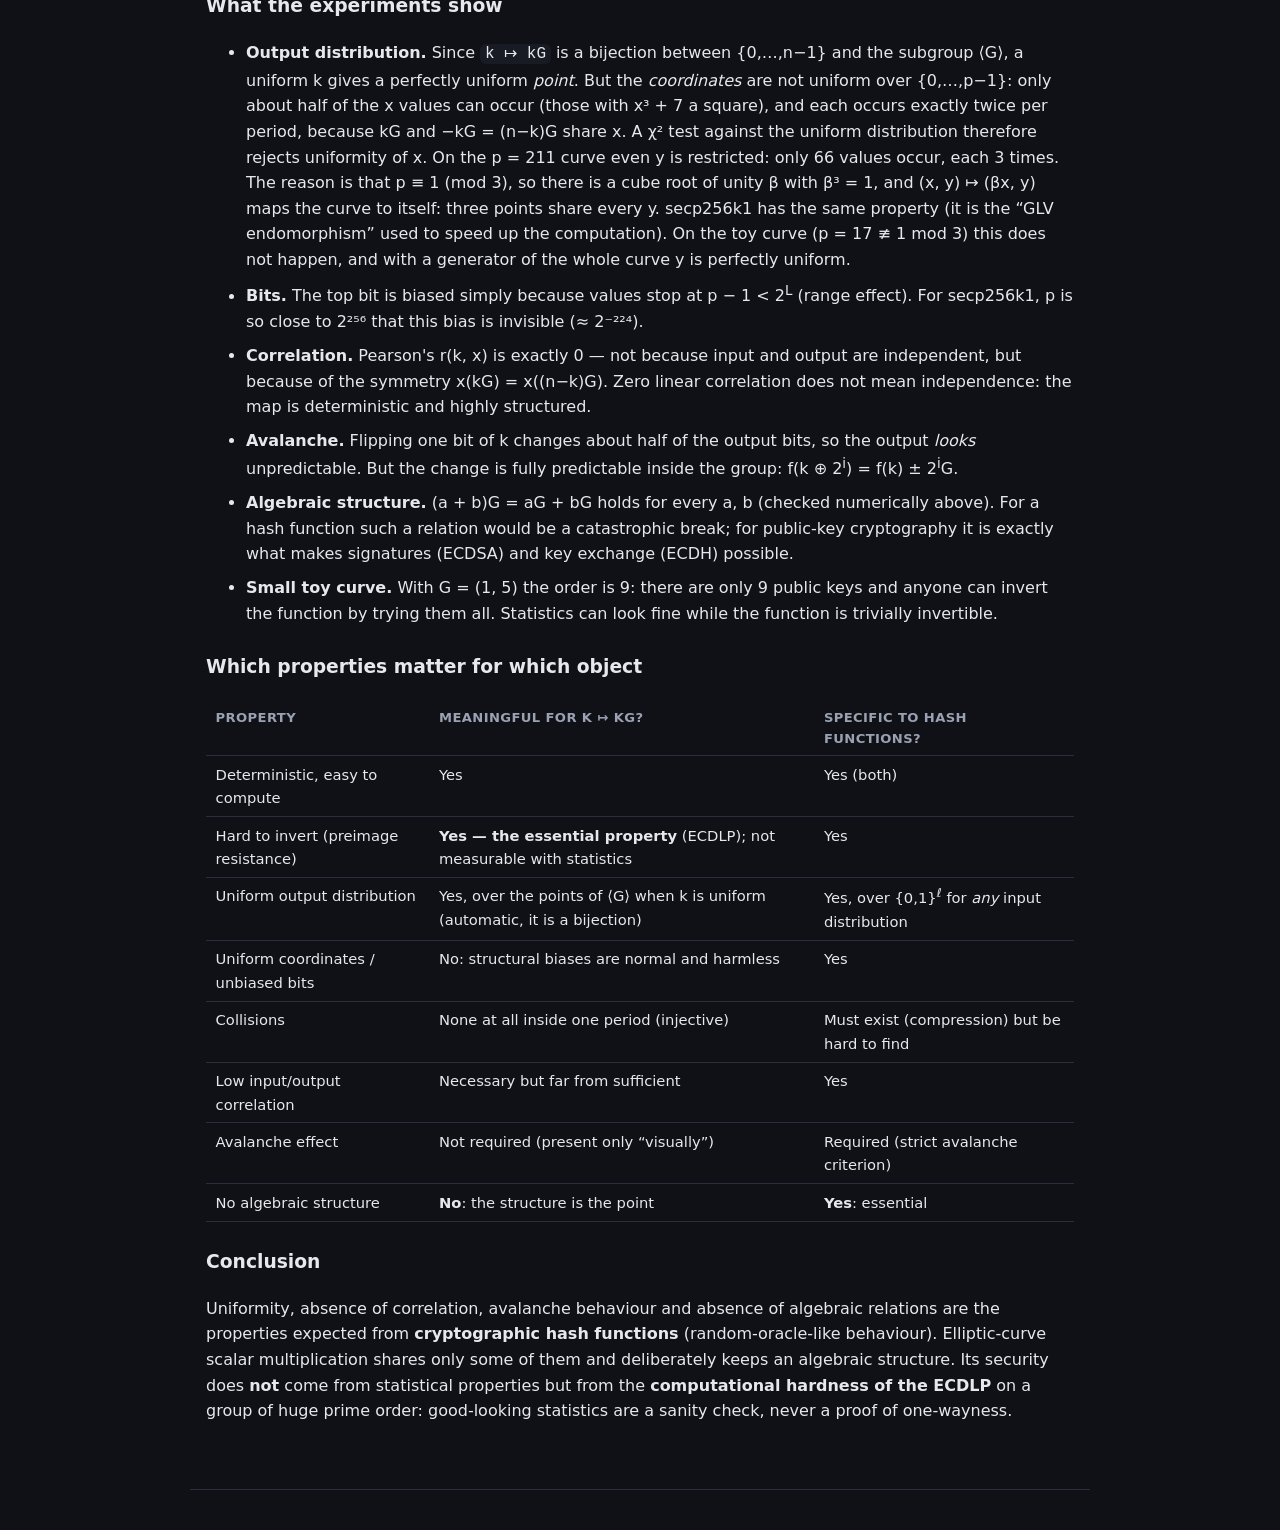
==== commit 8cbc7930: "Remove demo warnings" ====
--- a/hw1/index.html
+++ b/hw1/index.html
@@ -116,7 +116,6 @@
       <h2>5. The real thing: secp256k1</h2>
       <p class="muted">
         The same code (it uses <code>BigInt</code>) runs on the real Ethereum curve.
-        <strong>Demo only — never type a real private key into a web page.</strong>
       </p>
       <div class="controls">
         <label>Private key k (decimal or 0x-hex)
